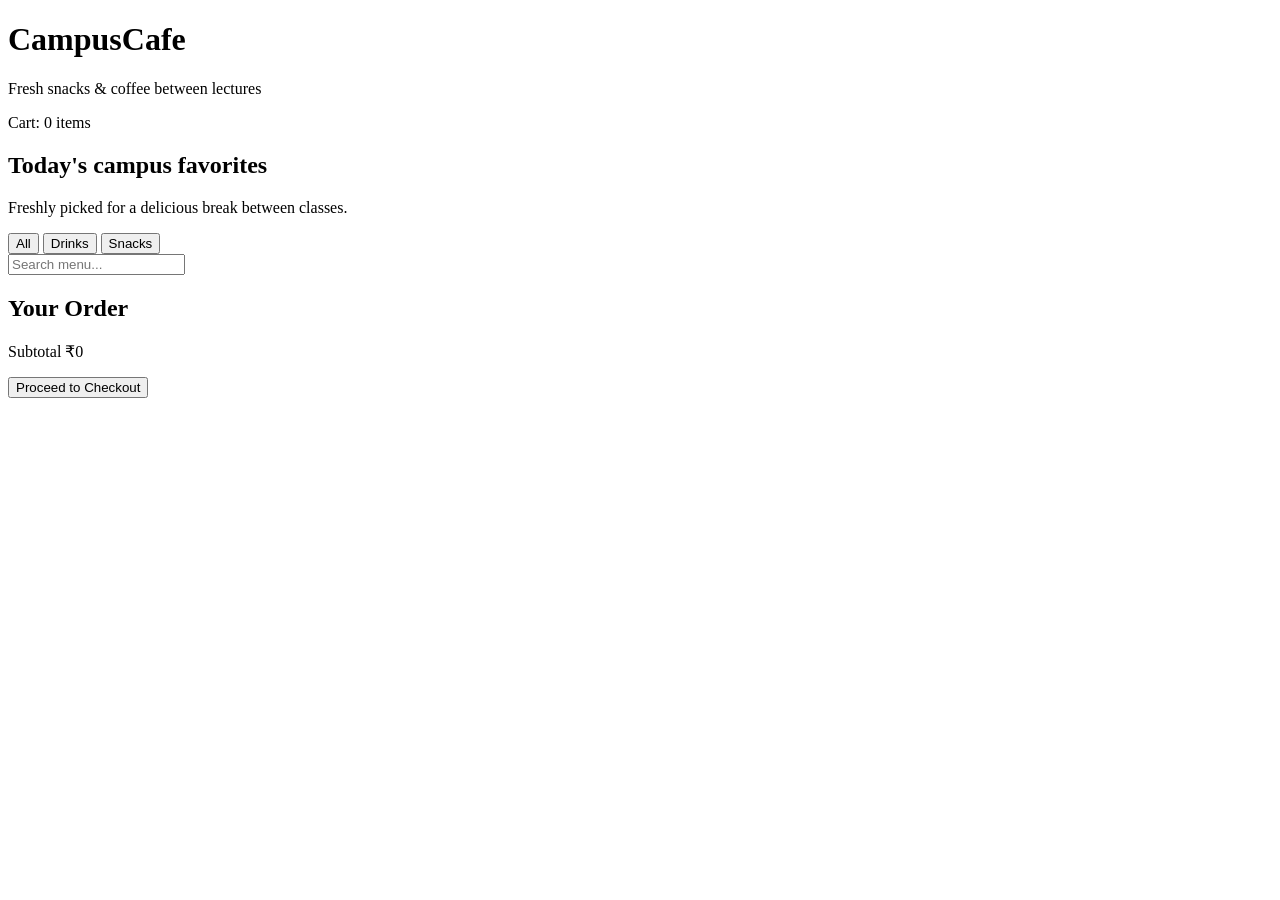
==== index.html @ 3a95b1a4 "Add files via upload" ====
<!DOCTYPE html>
<html lang="en">
<head>
  <meta charset="UTF-8" />
  <meta name="viewport" content="width=device-width, initial-scale=1.0" />
  <title>CampusCafe — Student Order Portal</title>
  <link rel="stylesheet" href="styles/main.css" />
  <link rel="stylesheet" href="styles/theme.css" />
</head>
<body>
  <header class="topbar">
    <div class="brand">
      <h1>CampusCafe</h1>
      <p>Fresh snacks &amp; coffee between lectures</p>
    </div>
    <div class="cart-pill" aria-live="polite" aria-atomic="true">
      Cart: <span id="cart-count">0</span> items
    </div>
  </header>

  <main class="container">
    <section>
      <h2 class="menu-title">Today's campus favorites</h2>
      <p class="menu-intro">Freshly picked for a delicious break between classes.</p>
      <div class="controls">
        <div class="filter-group" role="group" aria-label="Filter menu by category">
          <button type="button" class="filter-btn active" data-category="all" aria-pressed="true">All</button>
          <button type="button" class="filter-btn" data-category="drinks" aria-pressed="false">Drinks</button>
          <button type="button" class="filter-btn" data-category="snacks" aria-pressed="false">Snacks</button>
        </div>
        <input
          type="search"
          id="search-input"
          class="search-input"
          placeholder="Search menu..."
          aria-label="Search menu items"
        />
      </div>

      <div id="menu-grid" class="menu-grid"></div>
    </section>

    <aside class="cart-panel">
      <h2>Your Order</h2>
      <ul id="cart-list" class="cart-list"></ul>

      <div class="summary-row summary-total">
        <span>Subtotal</span>
        <span>₹<span id="cart-subtotal">0</span></span>
      </div>

      <p id="cart-msg" class="msg-error" role="alert"></p>

      <button type="button" id="checkout-btn" class="btn btn-primary checkout-btn">
        Proceed to Checkout
      </button>
    </aside>
  </main>

  <script src="scripts/menuData.js"></script>
  <script src="scripts/app.js"></script>
</body>
</html>
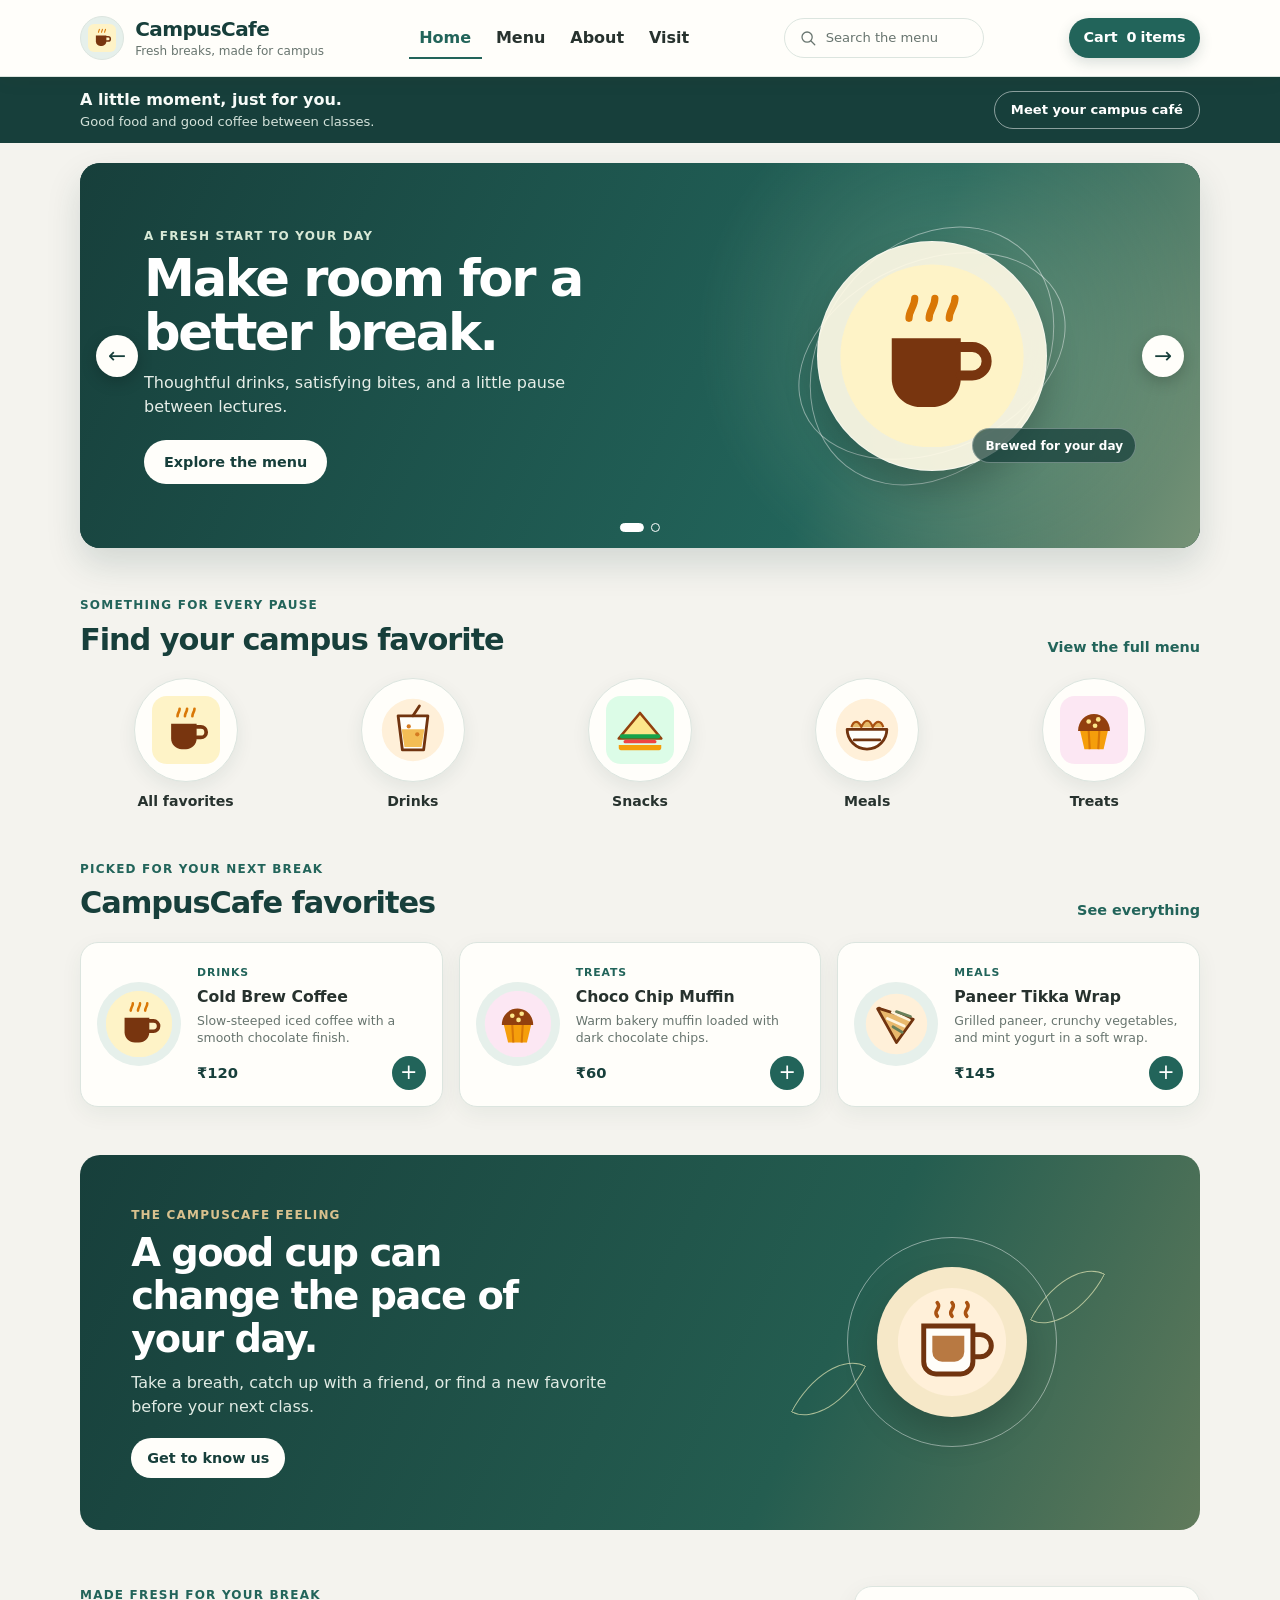
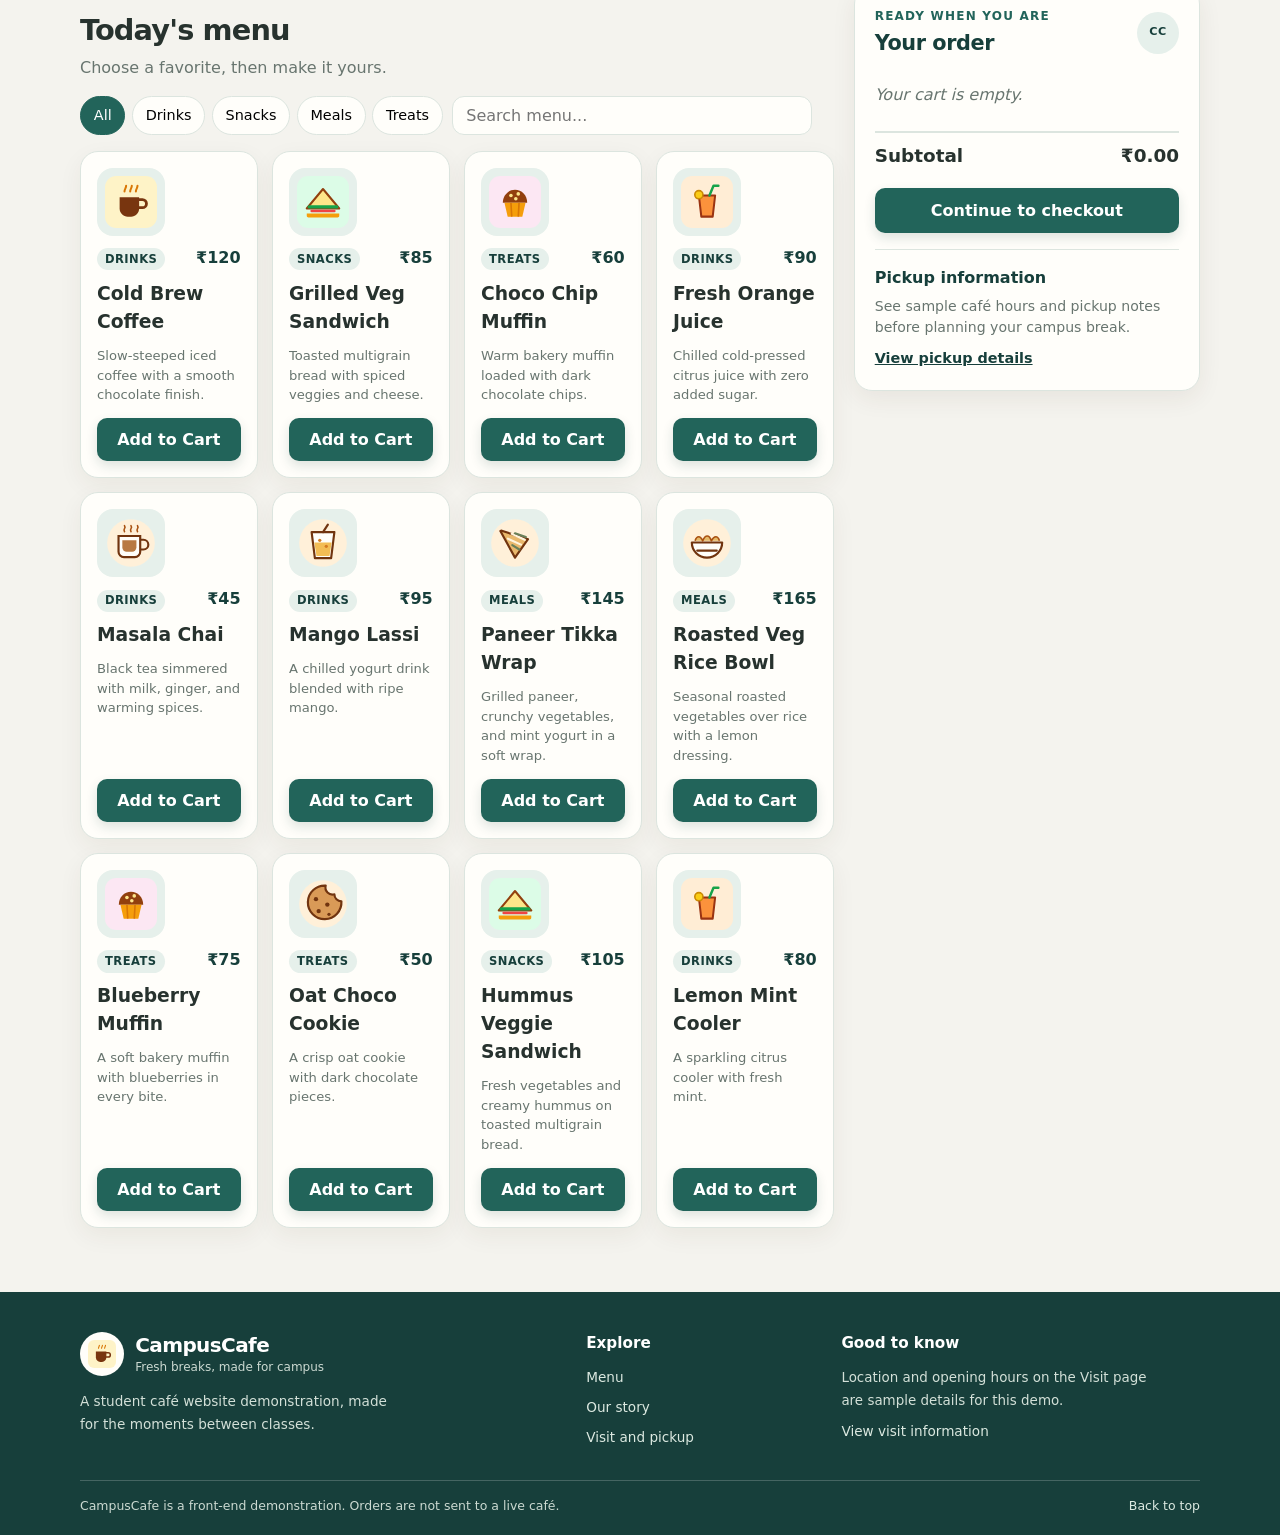
==== commit b3a497bb: "Update CampusCafe code, reports, and screenshots" ====
--- a/index.html
+++ b/index.html
@@ -3,59 +3,249 @@
 <head>
   <meta charset="UTF-8" />
   <meta name="viewport" content="width=device-width, initial-scale=1.0" />
-  <title>CampusCafe — Student Order Portal</title>
+  <meta name="description" content="Explore CampusCafe drinks, snacks, meals, and treats for your next campus break." />
+  <title>CampusCafe — Fresh breaks, made for campus</title>
   <link rel="stylesheet" href="styles/main.css" />
   <link rel="stylesheet" href="styles/theme.css" />
 </head>
-<body>
+<body id="top">
+  <a class="skip-link" href="#main-content">Skip to main content</a>
+
   <header class="topbar">
-    <div class="brand">
-      <h1>CampusCafe</h1>
-      <p>Fresh snacks &amp; coffee between lectures</p>
+    <a class="brand" href="#top" aria-label="CampusCafe home">
+      <span class="brand-mark" aria-hidden="true">
+        <img src="assets/icons/coffee.svg" alt="" />
+      </span>
+      <span class="brand-copy">
+        <span class="brand-name">CampusCafe</span>
+        <span class="brand-tagline">Fresh breaks, made for campus</span>
+      </span>
+    </a>
+
+    <nav class="site-nav" aria-label="Main navigation">
+      <a href="#top" aria-current="page">Home</a>
+      <a href="#menu-section">Menu</a>
+      <a href="pages/about.html">About</a>
+      <a href="pages/visit.html">Visit</a>
+    </nav>
+
+    <button class="header-search" id="focus-search-button" type="button" aria-label="Search the menu" aria-controls="search-input">
+      <svg viewBox="0 0 24 24" aria-hidden="true">
+        <circle cx="10.8" cy="10.8" r="6.8"></circle>
+        <path d="m16 16 5 5"></path>
+      </svg>
+      <span>Search the menu</span>
+    </button>
+
+    <a class="cart-pill" href="#cart-heading" aria-label="View your cart">
+      <span>Cart</span>
+      <span class="cart-count-wrap">
+        <span id="cart-count">0</span>
+        <span id="cart-count-label">items</span>
+      </span>
+    </a>
+  </header>
+
+  <div class="welcome-bar">
+    <div class="welcome-inner">
+      <div>
+        <p class="welcome-title">A little moment, just for you.</p>
+        <p class="welcome-subtitle">Good food and good coffee between classes.</p>
+      </div>
+      <a href="pages/about.html">Meet your campus café</a>
     </div>
-    <div class="cart-pill" aria-live="polite" aria-atomic="true">
-      Cart: <span id="cart-count">0</span> items
+  </div>
+
+  <main id="main-content">
+    <section class="hero-wrap" aria-label="CampusCafe highlights">
+      <div class="hero-carousel" id="hero-carousel">
+        <article class="hero-slide hero-slide-green" data-hero-slide aria-hidden="false">
+          <div class="hero-copy">
+            <p class="hero-kicker">A fresh start to your day</p>
+            <h1>Make room for a better break.</h1>
+            <p>Thoughtful drinks, satisfying bites, and a little pause between lectures.</p>
+            <a class="hero-cta" href="#menu-section">Explore the menu</a>
+          </div>
+          <div class="hero-art" aria-hidden="true">
+            <span class="hero-orbit hero-orbit-one"></span>
+            <span class="hero-orbit hero-orbit-two"></span>
+            <img src="assets/icons/coffee.svg" alt="" />
+            <span class="hero-art-label">Brewed for your day</span>
+          </div>
+        </article>
+
+        <article class="hero-slide hero-slide-amber" data-hero-slide aria-hidden="true" hidden>
+          <div class="hero-copy">
+            <p class="hero-kicker">A brighter kind of lunch</p>
+            <h2>Find your new between-class favorite.</h2>
+            <p>From warm chai to hearty bowls, there is something for every kind of break.</p>
+            <a class="hero-cta" href="#menu-section">Find your favorite</a>
+          </div>
+          <div class="hero-art" aria-hidden="true">
+            <span class="hero-orbit hero-orbit-one"></span>
+            <span class="hero-orbit hero-orbit-two"></span>
+            <img src="assets/icons/wrap.svg" alt="" />
+            <span class="hero-art-label">Made for campus moments</span>
+          </div>
+        </article>
+
+        <button class="hero-arrow hero-arrow-prev" type="button" data-hero-prev aria-label="Show previous highlight">
+          <span aria-hidden="true">&larr;</span>
+        </button>
+        <button class="hero-arrow hero-arrow-next" type="button" data-hero-next aria-label="Show next highlight">
+          <span aria-hidden="true">&rarr;</span>
+        </button>
+        <div class="hero-dots" role="group" aria-label="Choose a highlight">
+          <button type="button" class="hero-dot is-active" data-hero-dot="0" aria-label="Show highlight 1" aria-pressed="true"></button>
+          <button type="button" class="hero-dot" data-hero-dot="1" aria-label="Show highlight 2" aria-pressed="false"></button>
+        </div>
+      </div>
+    </section>
+
+    <section class="home-section curation-section" aria-labelledby="curation-heading">
+      <div class="section-heading">
+        <div>
+          <p class="section-kicker">Something for every pause</p>
+          <h2 id="curation-heading">Find your campus favorite</h2>
+        </div>
+        <a class="text-link" href="#menu-section">View the full menu</a>
+      </div>
+
+      <div class="curation-list">
+        <a class="curation-item" href="#menu-section" data-category-shortcut="all">
+          <span class="curation-image"><img src="assets/icons/coffee.svg" alt="" /></span>
+          <span>All favorites</span>
+        </a>
+        <a class="curation-item" href="#menu-section" data-category-shortcut="drinks">
+          <span class="curation-image"><img src="assets/icons/lassi.svg" alt="" /></span>
+          <span>Drinks</span>
+        </a>
+        <a class="curation-item" href="#menu-section" data-category-shortcut="snacks">
+          <span class="curation-image"><img src="assets/icons/sandwich.svg" alt="" /></span>
+          <span>Snacks</span>
+        </a>
+        <a class="curation-item" href="#menu-section" data-category-shortcut="meals">
+          <span class="curation-image"><img src="assets/icons/bowl.svg" alt="" /></span>
+          <span>Meals</span>
+        </a>
+        <a class="curation-item" href="#menu-section" data-category-shortcut="treats">
+          <span class="curation-image"><img src="assets/icons/muffin.svg" alt="" /></span>
+          <span>Treats</span>
+        </a>
+      </div>
+    </section>
+
+    <section class="home-section recommendations" aria-labelledby="recommendations-heading">
+      <div class="section-heading">
+        <div>
+          <p class="section-kicker">Picked for your next break</p>
+          <h2 id="recommendations-heading">CampusCafe favorites</h2>
+        </div>
+        <a class="text-link" href="#menu-section">See everything</a>
+      </div>
+      <div class="recommendation-grid" id="recommended-grid"></div>
+    </section>
+
+    <section class="home-section cafe-story" aria-labelledby="cafe-story-heading">
+      <div class="cafe-story-copy">
+        <p class="section-kicker">The CampusCafe feeling</p>
+        <h2 id="cafe-story-heading">A good cup can change the pace of your day.</h2>
+        <p>Take a breath, catch up with a friend, or find a new favorite before your next class.</p>
+        <a class="story-link" href="pages/about.html">Get to know us</a>
+      </div>
+      <div class="cafe-story-art" aria-hidden="true">
+        <span class="story-sun"></span>
+        <img src="assets/icons/chai.svg" alt="" />
+        <span class="story-leaf story-leaf-one"></span>
+        <span class="story-leaf story-leaf-two"></span>
+      </div>
+    </section>
+
+    <section class="container menu-layout" id="menu-section" aria-label="Menu and order">
+      <section class="menu-section" aria-labelledby="menu-heading">
+        <p class="section-kicker">Made fresh for your break</p>
+        <h2 id="menu-heading" class="menu-title">Today's menu</h2>
+        <p class="menu-intro">Choose a favorite, then make it yours.</p>
+        <div class="controls">
+          <div class="filter-group" role="group" aria-label="Filter menu by category">
+            <button type="button" class="filter-btn active" data-category="all" aria-pressed="true">All</button>
+            <button type="button" class="filter-btn" data-category="drinks" aria-pressed="false">Drinks</button>
+            <button type="button" class="filter-btn" data-category="snacks" aria-pressed="false">Snacks</button>
+            <button type="button" class="filter-btn" data-category="meals" aria-pressed="false">Meals</button>
+            <button type="button" class="filter-btn" data-category="treats" aria-pressed="false">Treats</button>
+          </div>
+          <input
+            type="search"
+            id="search-input"
+            class="search-input"
+            placeholder="Search menu..."
+            aria-label="Search menu items"
+          />
+        </div>
+        <div id="menu-grid" class="menu-grid"></div>
+      </section>
+
+      <aside class="cart-panel" aria-labelledby="cart-heading">
+        <div class="cart-panel-heading">
+          <div>
+            <p class="section-kicker">Ready when you are</p>
+            <h2 id="cart-heading">Your order</h2>
+          </div>
+          <span class="cart-bag" aria-hidden="true">CC</span>
+        </div>
+        <ul id="cart-list" class="cart-list"></ul>
+
+        <div class="summary-row summary-total">
+          <span>Subtotal</span>
+          <span>₹<span id="cart-subtotal">0</span></span>
+        </div>
+
+        <p id="cart-msg" class="msg-error" role="alert"></p>
+
+        <button type="button" id="checkout-btn" class="btn btn-primary checkout-btn">
+          Continue to checkout
+        </button>
+
+        <section class="pickup-note" aria-labelledby="pickup-note-heading">
+          <h3 id="pickup-note-heading">Pickup information</h3>
+          <p>See sample café hours and pickup notes before planning your campus break.</p>
+          <a href="pages/visit.html">View pickup details</a>
+        </section>
+      </aside>
+    </section>
+  </main>
+
+  <footer class="site-footer home-footer">
+    <div class="footer-inner">
+      <div class="footer-brand">
+        <a class="brand footer-brand-link" href="#top">
+          <span class="brand-mark" aria-hidden="true">
+            <img src="assets/icons/coffee.svg" alt="" />
+          </span>
+          <span class="brand-copy">
+            <span class="brand-name">CampusCafe</span>
+            <span class="brand-tagline">Fresh breaks, made for campus</span>
+          </span>
+        </a>
+        <p>A student café website demonstration, made for the moments between classes.</p>
+      </div>
+      <div class="footer-column">
+        <h2>Explore</h2>
+        <a href="#menu-section">Menu</a>
+        <a href="pages/about.html">Our story</a>
+        <a href="pages/visit.html">Visit and pickup</a>
+      </div>
+      <div class="footer-column">
+        <h2>Good to know</h2>
+        <p>Location and opening hours on the Visit page are sample details for this demo.</p>
+        <a href="pages/visit.html">View visit information</a>
+      </div>
     </div>
-  </header>
-
-  <main class="container">
-    <section>
-      <h2 class="menu-title">Today's campus favorites</h2>
-      <p class="menu-intro">Freshly picked for a delicious break between classes.</p>
-      <div class="controls">
-        <div class="filter-group" role="group" aria-label="Filter menu by category">
-          <button type="button" class="filter-btn active" data-category="all" aria-pressed="true">All</button>
-          <button type="button" class="filter-btn" data-category="drinks" aria-pressed="false">Drinks</button>
-          <button type="button" class="filter-btn" data-category="snacks" aria-pressed="false">Snacks</button>
-        </div>
-        <input
-          type="search"
-          id="search-input"
-          class="search-input"
-          placeholder="Search menu..."
-          aria-label="Search menu items"
-        />
-      </div>
-
-      <div id="menu-grid" class="menu-grid"></div>
-    </section>
-
-    <aside class="cart-panel">
-      <h2>Your Order</h2>
-      <ul id="cart-list" class="cart-list"></ul>
-
-      <div class="summary-row summary-total">
-        <span>Subtotal</span>
-        <span>₹<span id="cart-subtotal">0</span></span>
-      </div>
-
-      <p id="cart-msg" class="msg-error" role="alert"></p>
-
-      <button type="button" id="checkout-btn" class="btn btn-primary checkout-btn">
-        Proceed to Checkout
-      </button>
-    </aside>
-  </main>
+    <div class="footer-bottom">
+      <span>CampusCafe is a front-end demonstration. Orders are not sent to a live café.</span>
+      <a href="#top">Back to top</a>
+    </div>
+  </footer>
 
   <script src="scripts/menuData.js"></script>
   <script src="scripts/app.js"></script>
--- a/styles/main.css
+++ b/styles/main.css
@@ -0,0 +1,1556 @@
+* {
+  box-sizing: border-box;
+  margin: 0;
+  padding: 0;
+}
+
+body {
+  font-family: "Segoe UI", system-ui, -apple-system, sans-serif;
+  line-height: 1.5;
+  min-height: 100vh;
+}
+
+button,
+input {
+  font: inherit;
+}
+
+button:focus-visible,
+a:focus-visible,
+input:focus-visible {
+  outline: 3px solid rgba(34, 100, 90, 0.35);
+  outline-offset: 3px;
+}
+
+.skip-link {
+  position: absolute;
+  top: 0.5rem;
+  left: 0.5rem;
+  z-index: 20;
+  padding: 0.6rem 0.9rem;
+  border-radius: 8px;
+  background: var(--surface);
+  color: var(--primary-dark);
+  box-shadow: 0 4px 14px rgba(67, 45, 25, 0.15);
+  transform: translateY(-160%);
+}
+
+.skip-link:focus {
+  transform: translateY(0);
+}
+
+.topbar {
+  display: flex;
+  flex-wrap: wrap;
+  justify-content: space-between;
+  align-items: center;
+  gap: 1rem;
+  padding: 1rem max(1.25rem, calc((100% - 1120px) / 2));
+  border-bottom: 1px solid var(--border);
+  background: rgba(255, 254, 250, 0.97);
+  position: sticky;
+  top: 0;
+  z-index: 10;
+  box-shadow: 0 4px 18px rgba(67, 45, 25, 0.06);
+  backdrop-filter: blur(12px);
+}
+
+.brand h1 {
+  font-size: 1.5rem;
+  color: var(--primary-dark);
+  letter-spacing: -0.035em;
+}
+
+.brand {
+  display: flex;
+  align-items: center;
+  gap: 0.7rem;
+  color: inherit;
+  text-decoration: none;
+}
+
+.brand-mark {
+  display: grid;
+  width: 44px;
+  height: 44px;
+  flex: 0 0 44px;
+  place-items: center;
+  border: 1px solid var(--border);
+  border-radius: 50%;
+  background: var(--accent-soft);
+}
+
+.brand-mark img {
+  width: 28px;
+  height: 28px;
+}
+
+.brand-copy {
+  display: grid;
+  line-height: 1.2;
+}
+
+.brand-name {
+  color: var(--primary-dark);
+  font-size: 1.25rem;
+  font-weight: 750;
+  letter-spacing: -0.03em;
+}
+
+.brand-tagline {
+  margin-top: 0.2rem;
+  color: var(--muted);
+  font-size: 0.75rem;
+}
+
+.brand p {
+  font-size: 0.85rem;
+  color: var(--muted);
+}
+
+.site-nav {
+  display: flex;
+  align-items: center;
+  gap: 0.25rem;
+}
+
+.site-nav a {
+  padding: 0.55rem 0.65rem 0.45rem;
+  border-bottom: 2px solid transparent;
+  color: var(--text);
+  font-weight: 600;
+  text-decoration: none;
+}
+
+.site-nav a:hover,
+.site-nav a[aria-current="page"] {
+  border-bottom-color: var(--primary);
+  color: var(--primary);
+}
+
+.header-search {
+  display: inline-flex;
+  min-width: 200px;
+  align-items: center;
+  gap: 0.55rem;
+  padding: 0.55rem 0.85rem;
+  border: 1px solid var(--border);
+  border-radius: 999px;
+  background: var(--surface);
+  color: var(--muted);
+  cursor: pointer;
+  text-align: left;
+}
+
+.header-search svg {
+  width: 18px;
+  height: 18px;
+  flex: 0 0 18px;
+  fill: none;
+  stroke: currentColor;
+  stroke-linecap: round;
+  stroke-width: 1.7;
+}
+
+.header-search span {
+  overflow: hidden;
+  font-size: 0.82rem;
+  text-overflow: ellipsis;
+  white-space: nowrap;
+}
+
+.cart-pill {
+  display: inline-flex;
+  align-items: center;
+  gap: 0.55rem;
+  background: var(--primary);
+  color: #fff;
+  padding: 0.55rem 0.9rem;
+  border-radius: 999px;
+  font-weight: 600;
+  font-size: 0.9rem;
+  white-space: nowrap;
+  text-decoration: none;
+  box-shadow: 0 5px 14px rgba(23, 63, 59, 0.16);
+}
+
+.cart-count-wrap {
+  display: inline-flex;
+  align-items: center;
+  gap: 0.25rem;
+}
+
+.container {
+  max-width: 1120px;
+  width: calc(100% - 2.5rem);
+  margin: 1.5rem auto;
+  display: grid;
+  grid-template-columns: minmax(0, 1.85fr) minmax(280px, 0.85fr);
+  align-items: start;
+  gap: 1.25rem;
+}
+
+.menu-title {
+  margin-bottom: 0.25rem;
+  font-size: clamp(1.45rem, 3vw, 1.8rem);
+  letter-spacing: -0.03em;
+}
+
+.menu-intro {
+  margin-bottom: 1rem;
+  color: var(--muted);
+}
+
+.controls {
+  display: flex;
+  flex-wrap: wrap;
+  gap: 0.6rem;
+  align-items: center;
+  justify-content: flex-start;
+  margin-bottom: 1rem;
+}
+
+.filter-group {
+  display: flex;
+  flex-wrap: wrap;
+  gap: 0.4rem;
+}
+
+.filter-btn {
+  padding: 0.48rem 0.8rem;
+  border: 1px solid var(--border);
+  background: var(--surface);
+  border-radius: 999px;
+  cursor: pointer;
+  font-size: 0.9rem;
+  font-weight: 500;
+  transition: background-color 160ms ease, color 160ms ease, border-color 160ms ease;
+}
+
+.filter-btn.active {
+  background: var(--primary);
+  color: #fff;
+  border-color: var(--primary);
+}
+
+.search-input {
+  padding: 0.4rem 0.8rem;
+  border: 1px solid var(--border);
+  border-radius: 12px;
+  min-width: min(220px, 100%);
+  flex: 1;
+  max-width: 360px;
+  background: var(--surface);
+}
+
+.menu-grid {
+  display: grid;
+  grid-template-columns: repeat(auto-fit, minmax(min(100%, 160px), 1fr));
+  gap: 0.9rem;
+}
+
+.card {
+  background: var(--surface);
+  border: 1px solid var(--border);
+  border-radius: 18px;
+  padding: 1rem;
+  display: flex;
+  flex-direction: column;
+  gap: 0.6rem;
+  min-width: 0;
+  box-shadow: 0 8px 24px rgba(67, 45, 25, 0.06);
+  transition: transform 180ms ease, box-shadow 180ms ease, border-color 180ms ease;
+}
+
+.card:hover {
+  transform: translateY(-3px);
+  border-color: #adc9bc;
+  box-shadow: 0 14px 30px rgba(23, 63, 59, 0.11);
+}
+
+.card img {
+  width: 68px;
+  height: 68px;
+  padding: 0.5rem;
+  object-fit: contain;
+  border-radius: 16px;
+  background: var(--accent-soft);
+}
+
+.item-description {
+  font-size: 0.82rem;
+  color: var(--muted);
+  flex: 1;
+}
+
+.card-header {
+  display: flex;
+  justify-content: space-between;
+  align-items: baseline;
+}
+
+.category-tag {
+  font-size: 0.72rem;
+  text-transform: uppercase;
+  letter-spacing: 0.04em;
+  padding: 0.15rem 0.5rem;
+  border-radius: 999px;
+  background: var(--accent-soft);
+  color: var(--primary-dark);
+  font-weight: 600;
+}
+
+.price {
+  font-weight: 700;
+  color: var(--primary-dark);
+}
+
+.btn {
+  padding: 0.65rem 1rem;
+  border: none;
+  border-radius: 10px;
+  cursor: pointer;
+  font-weight: 600;
+  text-align: center;
+  text-decoration: none;
+  display: inline-block;
+  transition: background-color 160ms ease, transform 160ms ease, box-shadow 160ms ease;
+}
+
+.btn-primary {
+  background: var(--primary);
+  color: #fff;
+  box-shadow: 0 5px 12px rgba(23, 63, 59, 0.14);
+}
+
+.btn-primary:hover {
+  background: var(--primary-dark);
+  box-shadow: 0 7px 16px rgba(23, 63, 59, 0.2);
+}
+
+.btn:active {
+  transform: translateY(1px);
+}
+
+.card .btn {
+  width: 100%;
+  margin-top: 0.25rem;
+  padding: 0.58rem 0.85rem;
+}
+
+.btn-secondary {
+  background: var(--accent-soft);
+  color: var(--primary-dark);
+  border: 1px solid var(--border);
+}
+
+.btn-secondary:hover {
+  background: #dcebe3;
+}
+
+.checkout-btn,
+.confirm-order-btn {
+  width: 100%;
+  margin-top: 0.75rem;
+}
+
+.cart-panel,
+.checkout-box {
+  min-width: 0;
+  background: var(--surface);
+  border: 1px solid var(--border);
+  border-radius: 18px;
+  padding: 1.25rem;
+  height: fit-content;
+  box-shadow: 0 8px 24px rgba(67, 45, 25, 0.07);
+}
+
+.cart-panel {
+  position: sticky;
+  top: 6.5rem;
+}
+
+.pickup-note {
+  margin-top: 1rem;
+  padding-top: 1rem;
+  border-top: 1px solid var(--border);
+}
+
+.pickup-note h3 {
+  margin-bottom: 0.35rem;
+  color: var(--primary-dark);
+  font-size: 1rem;
+}
+
+.pickup-note p {
+  margin-bottom: 0.5rem;
+  color: var(--muted);
+  font-size: 0.88rem;
+}
+
+.pickup-note a {
+  color: var(--primary-dark);
+  font-size: 0.9rem;
+  font-weight: 600;
+}
+
+.cart-panel h2,
+.checkout-box h1,
+.checkout-box h2 {
+  font-size: 1.2rem;
+  letter-spacing: -0.02em;
+}
+
+.cart-list {
+  list-style: none;
+  margin: 1rem 0;
+  display: flex;
+  flex-direction: column;
+  gap: 0.65rem;
+}
+
+.cart-row {
+  display: grid;
+  grid-template-columns: minmax(0, 1fr) auto auto;
+  align-items: center;
+  gap: 0.65rem;
+  padding-bottom: 0.65rem;
+  border-bottom: 1px dashed var(--border);
+  font-size: 0.92rem;
+}
+
+.cart-row > span:first-child {
+  overflow-wrap: anywhere;
+}
+
+.cart-row > span:last-child {
+  font-weight: 600;
+  white-space: nowrap;
+}
+
+.qty-controls {
+  display: flex;
+  align-items: center;
+  gap: 0.35rem;
+}
+
+.qty-btn {
+  width: 30px;
+  height: 30px;
+  border: 1px solid var(--border);
+  background: var(--surface);
+  color: var(--primary-dark);
+  border-radius: 9px;
+  cursor: pointer;
+  font-weight: 700;
+  transition: background-color 160ms ease, border-color 160ms ease;
+}
+
+.qty-btn:hover {
+  background: var(--accent-soft);
+  border-color: #adc9bc;
+}
+
+.summary-row {
+  display: flex;
+  justify-content: space-between;
+  margin: 0.4rem 0;
+}
+
+.summary-total {
+  font-size: 1.15rem;
+  font-weight: 700;
+  border-top: 2px solid var(--border);
+  padding-top: 0.6rem;
+  margin-top: 0.6rem;
+}
+
+.checkout-wrapper {
+  max-width: 1120px;
+  width: calc(100% - 2.5rem);
+  margin: 2rem auto;
+  display: grid;
+  grid-template-columns: minmax(0, 1.1fr) minmax(320px, 0.9fr);
+  align-items: start;
+  gap: 1.25rem;
+}
+
+.form-group {
+  display: flex;
+  flex-direction: column;
+  gap: 0.35rem;
+  margin-bottom: 0.85rem;
+}
+
+.form-group input {
+  padding: 0.65rem 0.8rem;
+  border: 1px solid var(--border);
+  border-radius: 10px;
+  background: var(--surface);
+}
+
+.form-group input:focus,
+.promo-row input:focus,
+.search-input:focus {
+  border-color: var(--primary);
+  outline: 3px solid rgba(34, 100, 90, 0.14);
+}
+
+.form-group label {
+  font-weight: 600;
+}
+
+.promo-row {
+  display: flex;
+  gap: 0.5rem;
+  margin: 0.75rem 0 0.35rem;
+}
+
+.promo-row input {
+  flex: 1;
+  min-width: 0;
+  padding: 0.6rem 0.8rem;
+  border: 1px solid var(--border);
+  border-radius: 10px;
+  background: var(--surface);
+}
+
+.msg-error {
+  color: #b91c1c;
+  font-size: 0.88rem;
+  min-height: 1.2rem;
+}
+
+.msg-success {
+  color: #15803d;
+  font-size: 0.88rem;
+  min-height: 1.2rem;
+}
+
+.msg-error:empty,
+.msg-success:empty {
+  display: none;
+}
+
+.empty-state {
+  color: var(--muted);
+  font-style: italic;
+  padding: 0.5rem 0;
+}
+
+.info-page {
+  max-width: 1000px;
+  width: calc(100% - 2.5rem);
+  margin: 2rem auto;
+}
+
+.info-hero {
+  padding: clamp(1.5rem, 5vw, 3.5rem);
+  border: 1px solid var(--border);
+  border-radius: 24px;
+  background: linear-gradient(135deg, var(--surface), var(--accent-soft));
+  box-shadow: 0 12px 30px rgba(67, 45, 25, 0.07);
+}
+
+.info-eyebrow {
+  margin-bottom: 0.5rem;
+  color: var(--primary);
+  font-size: 0.8rem;
+  font-weight: 700;
+  letter-spacing: 0.1em;
+  text-transform: uppercase;
+}
+
+.info-hero h1,
+.info-hero h2 {
+  max-width: 18ch;
+  margin-bottom: 0.75rem;
+  color: var(--primary-dark);
+  font-size: clamp(2rem, 5vw, 3.5rem);
+  line-height: 1.08;
+}
+
+.info-hero p:not(.info-eyebrow) {
+  max-width: 65ch;
+  margin-bottom: 1.25rem;
+  color: var(--muted);
+}
+
+.info-grid {
+  display: grid;
+  grid-template-columns: repeat(auto-fit, minmax(min(100%, 220px), 1fr));
+  gap: 1rem;
+  margin-top: 1.25rem;
+}
+
+.info-card {
+  padding: 1.25rem;
+  border: 1px solid var(--border);
+  border-radius: 18px;
+  background: var(--surface);
+  box-shadow: 0 8px 24px rgba(67, 45, 25, 0.05);
+}
+
+.info-card h2,
+.info-card h3 {
+  margin-bottom: 0.5rem;
+  color: var(--primary-dark);
+  font-size: 1.1rem;
+}
+
+.info-card p {
+  color: var(--muted);
+}
+
+.hours-list {
+  list-style: none;
+}
+
+.hours-list li {
+  display: flex;
+  justify-content: space-between;
+  gap: 1rem;
+  padding: 0.55rem 0;
+  border-bottom: 1px solid var(--border);
+}
+
+.hours-list li:last-child {
+  border-bottom: 0;
+}
+
+.sample-note {
+  margin-top: 1rem;
+  color: var(--muted);
+  font-size: 0.85rem;
+}
+
+.site-footer {
+  width: 100%;
+  max-width: none;
+  margin: 3rem 0 0;
+  padding: 1.5rem max(1.25rem, calc((100% - 1120px) / 2));
+  color: #e8f0eb;
+  background: var(--primary-dark);
+  font-size: 0.85rem;
+  text-align: center;
+}
+
+.welcome-bar {
+  color: #f7fbf8;
+  background: var(--primary-dark);
+}
+
+.welcome-inner {
+  max-width: 1120px;
+  width: calc(100% - 2.5rem);
+  min-height: 66px;
+  margin: 0 auto;
+  display: flex;
+  align-items: center;
+  justify-content: space-between;
+  gap: 1.5rem;
+}
+
+.welcome-title {
+  font-size: 1rem;
+  font-weight: 650;
+}
+
+.welcome-subtitle {
+  color: #d3e2da;
+  font-size: 0.82rem;
+}
+
+.welcome-inner > a {
+  padding: 0.5rem 1rem;
+  border: 1px solid rgba(255, 255, 255, 0.5);
+  border-radius: 999px;
+  color: #fff;
+  font-size: 0.82rem;
+  font-weight: 600;
+  text-decoration: none;
+}
+
+.hero-wrap,
+.home-section {
+  max-width: 1120px;
+  width: calc(100% - 2.5rem);
+  margin-right: auto;
+  margin-left: auto;
+}
+
+.hero-wrap {
+  margin-top: 1.25rem;
+}
+
+.hero-carousel {
+  position: relative;
+  overflow: hidden;
+  border-radius: 20px;
+  background: var(--primary-dark);
+  box-shadow: 0 16px 34px rgba(23, 63, 59, 0.15);
+}
+
+.hero-slide {
+  min-height: 310px;
+  display: grid;
+  grid-template-columns: minmax(0, 1.15fr) minmax(240px, 0.85fr);
+  align-items: center;
+  gap: 2rem;
+  padding: clamp(2rem, 5vw, 4rem);
+  color: #fff;
+}
+
+.hero-slide[hidden] {
+  display: none;
+}
+
+.hero-slide-green {
+  background:
+    radial-gradient(circle at 78% 45%, rgba(196, 216, 173, 0.25), transparent 16rem),
+    linear-gradient(115deg, #173f3b, #22645a 68%, #769276);
+}
+
+.hero-slide-amber {
+  background:
+    radial-gradient(circle at 77% 42%, rgba(255, 226, 166, 0.38), transparent 15rem),
+    linear-gradient(115deg, #314e43, #607c5f 60%, #9f7043);
+}
+
+.hero-copy {
+  position: relative;
+  z-index: 2;
+  max-width: 570px;
+}
+
+.hero-kicker,
+.section-kicker {
+  margin-bottom: 0.45rem;
+  color: var(--primary);
+  font-size: 0.75rem;
+  font-weight: 750;
+  letter-spacing: 0.1em;
+  text-transform: uppercase;
+}
+
+.hero-kicker {
+  color: #d7e8d6;
+}
+
+.hero-copy h1,
+.hero-copy h2 {
+  max-width: 14ch;
+  margin-bottom: 0.7rem;
+  color: #fff;
+  font-size: clamp(2rem, 4vw, 3.2rem);
+  letter-spacing: -0.045em;
+  line-height: 1.05;
+}
+
+.hero-copy > p:not(.hero-kicker) {
+  max-width: 48ch;
+  margin-bottom: 1.35rem;
+  color: #e6eee8;
+  font-size: 1rem;
+}
+
+.hero-cta,
+.story-link {
+  display: inline-flex;
+  min-height: 44px;
+  align-items: center;
+  justify-content: center;
+  padding: 0.65rem 1.25rem;
+  border-radius: 999px;
+  background: #fffefa;
+  color: var(--primary-dark);
+  font-size: 0.9rem;
+  font-weight: 700;
+  text-decoration: none;
+  transition: transform 160ms ease, box-shadow 160ms ease;
+}
+
+.hero-cta:hover,
+.story-link:hover {
+  transform: translateY(-2px);
+  box-shadow: 0 8px 18px rgba(0, 0, 0, 0.15);
+}
+
+.hero-art {
+  position: relative;
+  min-height: 220px;
+  display: grid;
+  place-items: center;
+}
+
+.hero-art img {
+  position: relative;
+  z-index: 1;
+  width: clamp(150px, 20vw, 230px);
+  height: clamp(150px, 20vw, 230px);
+  padding: 1.4rem;
+  border: 1px solid rgba(255, 255, 255, 0.5);
+  border-radius: 50%;
+  background: rgba(255, 250, 231, 0.92);
+  box-shadow: 0 18px 34px rgba(0, 0, 0, 0.2);
+}
+
+.hero-orbit {
+  position: absolute;
+  display: block;
+  border: 1px solid rgba(255, 255, 255, 0.45);
+  border-radius: 50%;
+}
+
+.hero-orbit-one {
+  width: 280px;
+  height: 190px;
+  transform: rotate(-24deg);
+}
+
+.hero-orbit-two {
+  width: 220px;
+  height: 280px;
+  transform: rotate(38deg);
+}
+
+.hero-art-label {
+  position: absolute;
+  z-index: 2;
+  right: 0;
+  bottom: 0.5rem;
+  padding: 0.45rem 0.75rem;
+  border: 1px solid rgba(255, 255, 255, 0.32);
+  border-radius: 999px;
+  background: rgba(23, 63, 59, 0.72);
+  color: #fff;
+  font-size: 0.75rem;
+  font-weight: 600;
+}
+
+.hero-arrow {
+  position: absolute;
+  z-index: 3;
+  top: 50%;
+  width: 42px;
+  height: 42px;
+  display: grid;
+  place-items: center;
+  border: 0;
+  border-radius: 50%;
+  background: #fffefa;
+  color: var(--primary-dark);
+  cursor: pointer;
+  font-size: 1.35rem;
+  box-shadow: 0 5px 16px rgba(0, 0, 0, 0.2);
+  transform: translateY(-50%);
+}
+
+.hero-arrow-prev {
+  left: 1rem;
+}
+
+.hero-arrow-next {
+  right: 1rem;
+}
+
+.hero-dots {
+  position: absolute;
+  z-index: 3;
+  bottom: 1rem;
+  left: 50%;
+  display: flex;
+  gap: 0.45rem;
+  transform: translateX(-50%);
+}
+
+.hero-dot {
+  width: 9px;
+  height: 9px;
+  border: 1px solid #fff;
+  border-radius: 50%;
+  background: transparent;
+  cursor: pointer;
+}
+
+.hero-dot.is-active {
+  width: 24px;
+  border-radius: 999px;
+  background: #fff;
+}
+
+.home-section {
+  margin-top: 3rem;
+}
+
+.section-heading {
+  display: flex;
+  align-items: end;
+  justify-content: space-between;
+  gap: 1rem;
+  margin-bottom: 1.25rem;
+}
+
+.section-heading h2 {
+  color: var(--primary-dark);
+  font-size: clamp(1.45rem, 2.5vw, 1.9rem);
+  letter-spacing: -0.035em;
+  line-height: 1.2;
+}
+
+.text-link {
+  color: var(--primary);
+  font-size: 0.9rem;
+  font-weight: 700;
+  text-decoration: none;
+  white-space: nowrap;
+}
+
+.text-link:hover,
+.pickup-note a:hover,
+.footer-column a:hover,
+.footer-bottom a:hover {
+  text-decoration: underline;
+  text-underline-offset: 3px;
+}
+
+.curation-list {
+  display: grid;
+  grid-template-columns: repeat(5, minmax(0, 1fr));
+  gap: 1rem;
+}
+
+.curation-item {
+  display: grid;
+  justify-items: center;
+  gap: 0.55rem;
+  color: var(--text);
+  font-size: 0.88rem;
+  font-weight: 650;
+  text-align: center;
+  text-decoration: none;
+}
+
+.curation-image {
+  width: 104px;
+  height: 104px;
+  display: grid;
+  place-items: center;
+  border: 1px solid var(--border);
+  border-radius: 50%;
+  background: var(--surface);
+  box-shadow: 0 6px 18px rgba(23, 63, 59, 0.08);
+  transition: transform 180ms ease, box-shadow 180ms ease;
+}
+
+.curation-image img {
+  width: 68px;
+  height: 68px;
+  object-fit: contain;
+}
+
+.curation-item:hover .curation-image {
+  transform: translateY(-4px);
+  box-shadow: 0 12px 24px rgba(23, 63, 59, 0.15);
+}
+
+.recommendation-grid {
+  display: grid;
+  grid-template-columns: repeat(3, minmax(0, 1fr));
+  gap: 1rem;
+}
+
+.recommendation-card {
+  min-width: 0;
+  min-height: 160px;
+  display: grid;
+  grid-template-columns: 84px minmax(0, 1fr);
+  align-items: center;
+  gap: 1rem;
+  padding: 1rem;
+  border: 1px solid var(--border);
+  border-radius: 18px;
+  background: var(--surface);
+  box-shadow: 0 7px 22px rgba(23, 63, 59, 0.06);
+  transition: transform 180ms ease, box-shadow 180ms ease;
+}
+
+.recommendation-card:hover {
+  transform: translateY(-3px);
+  box-shadow: 0 13px 28px rgba(23, 63, 59, 0.12);
+}
+
+.recommendation-image {
+  width: 84px;
+  height: 84px;
+  padding: 0.55rem;
+  border-radius: 50%;
+  background: var(--accent-soft);
+  object-fit: contain;
+}
+
+.recommendation-content {
+  min-width: 0;
+}
+
+.recommendation-category {
+  color: var(--primary);
+  font-size: 0.68rem;
+  font-weight: 750;
+  letter-spacing: 0.08em;
+  text-transform: uppercase;
+}
+
+.recommendation-content h3 {
+  overflow: hidden;
+  margin: 0.15rem 0 0.2rem;
+  color: var(--text);
+  font-size: 0.98rem;
+  text-overflow: ellipsis;
+  white-space: nowrap;
+}
+
+.recommendation-content p {
+  display: -webkit-box;
+  overflow: hidden;
+  color: var(--muted);
+  font-size: 0.78rem;
+  line-height: 1.4;
+  -webkit-box-orient: vertical;
+  -webkit-line-clamp: 2;
+}
+
+.recommendation-footer {
+  display: flex;
+  align-items: center;
+  justify-content: space-between;
+  gap: 0.5rem;
+  margin-top: 0.55rem;
+}
+
+.recommendation-price {
+  color: var(--primary-dark);
+  font-size: 0.92rem;
+  font-weight: 750;
+}
+
+.quick-add-btn {
+  width: 34px;
+  height: 34px;
+  flex: 0 0 34px;
+  border: 0;
+  border-radius: 50%;
+  background: var(--primary);
+  color: #fff;
+  cursor: pointer;
+  font-size: 1.3rem;
+  line-height: 1;
+  transition: background-color 160ms ease, transform 160ms ease;
+}
+
+.quick-add-btn:hover {
+  background: var(--primary-dark);
+  transform: scale(1.06);
+}
+
+.cafe-story {
+  position: relative;
+  overflow: hidden;
+  min-height: 270px;
+  display: grid;
+  grid-template-columns: minmax(0, 1.2fr) minmax(220px, 0.8fr);
+  align-items: center;
+  gap: 2rem;
+  padding: clamp(1.75rem, 4vw, 3.25rem);
+  border-radius: 20px;
+  background: linear-gradient(115deg, #173f3b, #245d50 65%, #607a5b);
+  color: #fff;
+}
+
+.cafe-story .section-kicker {
+  color: #d9c18e;
+}
+
+.cafe-story-copy {
+  position: relative;
+  z-index: 1;
+}
+
+.cafe-story h2 {
+  max-width: 17ch;
+  margin-bottom: 0.7rem;
+  color: #fff;
+  font-size: clamp(1.7rem, 3vw, 2.5rem);
+  letter-spacing: -0.04em;
+  line-height: 1.12;
+}
+
+.cafe-story-copy > p:not(.section-kicker) {
+  max-width: 52ch;
+  margin-bottom: 1.2rem;
+  color: #e0ebe4;
+}
+
+.story-link {
+  min-height: 40px;
+  padding: 0.55rem 1rem;
+}
+
+.cafe-story-art {
+  position: relative;
+  min-height: 190px;
+  display: grid;
+  place-items: center;
+}
+
+.cafe-story-art img {
+  position: relative;
+  z-index: 1;
+  width: 150px;
+  height: 150px;
+  padding: 1rem;
+  border-radius: 50%;
+  background: #f6e8c8;
+  box-shadow: 0 18px 34px rgba(0, 0, 0, 0.18);
+}
+
+.story-sun {
+  position: absolute;
+  width: 210px;
+  height: 210px;
+  border: 1px solid rgba(255, 255, 255, 0.45);
+  border-radius: 50%;
+}
+
+.story-leaf {
+  position: absolute;
+  width: 45px;
+  height: 76px;
+  border: 1px solid rgba(229, 232, 183, 0.7);
+  border-radius: 100% 0 100% 0;
+  transform: rotate(28deg);
+}
+
+.story-leaf-one {
+  top: 12px;
+  right: 15%;
+}
+
+.story-leaf-two {
+  bottom: 10px;
+  left: 13%;
+  transform: rotate(208deg);
+}
+
+.menu-layout {
+  margin-top: 3.5rem;
+  margin-bottom: 4rem;
+  scroll-margin-top: 108px;
+}
+
+.menu-section {
+  min-width: 0;
+}
+
+.menu-section > .section-kicker {
+  margin-bottom: 0.35rem;
+}
+
+.cart-panel-heading {
+  display: flex;
+  align-items: center;
+  justify-content: space-between;
+  gap: 0.75rem;
+}
+
+.cart-panel-heading .section-kicker {
+  margin-bottom: 0.2rem;
+}
+
+.cart-panel-heading h2 {
+  color: var(--primary-dark);
+  font-size: 1.3rem;
+}
+
+.cart-bag {
+  width: 42px;
+  height: 42px;
+  display: grid;
+  place-items: center;
+  border-radius: 50%;
+  background: var(--accent-soft);
+  color: var(--primary-dark);
+  font-size: 0.7rem;
+  font-weight: 800;
+  letter-spacing: 0.05em;
+}
+
+.home-footer {
+  padding-top: 2.5rem;
+  padding-bottom: 1.2rem;
+  text-align: left;
+}
+
+.footer-inner {
+  max-width: 1120px;
+  margin: 0 auto;
+  display: grid;
+  grid-template-columns: minmax(0, 1.3fr) minmax(130px, 0.6fr) minmax(220px, 1fr);
+  gap: 2.5rem;
+  padding-bottom: 2rem;
+}
+
+.footer-brand-link .brand-name {
+  color: #fff;
+}
+
+.footer-brand-link .brand-tagline {
+  color: #cbd9d1;
+}
+
+.footer-brand-link .brand-mark {
+  border-color: rgba(255, 255, 255, 0.2);
+  background: #fffefa;
+}
+
+.footer-brand > p,
+.footer-column > p {
+  max-width: 38ch;
+  margin-top: 0.9rem;
+  color: #d3e0d8;
+  line-height: 1.65;
+}
+
+.footer-column {
+  display: flex;
+  flex-direction: column;
+  align-items: flex-start;
+  gap: 0.6rem;
+}
+
+.footer-column h2 {
+  margin-bottom: 0.2rem;
+  color: #fff;
+  font-size: 0.95rem;
+}
+
+.footer-column a,
+.footer-bottom a {
+  color: #dce9e1;
+  text-decoration: none;
+}
+
+.footer-column > p {
+  margin-top: 0;
+  font-size: 0.84rem;
+}
+
+.footer-bottom {
+  max-width: 1120px;
+  margin: 0 auto;
+  display: flex;
+  justify-content: space-between;
+  gap: 1rem;
+  padding-top: 1rem;
+  border-top: 1px solid rgba(255, 255, 255, 0.2);
+  color: #cbd9d1;
+  font-size: 0.78rem;
+}
+
+@media (max-width: 900px) {
+  .site-nav {
+    order: 3;
+    flex-basis: 100%;
+    justify-content: center;
+  }
+
+  .container {
+    grid-template-columns: 1fr;
+  }
+
+  .cart-panel {
+    position: static;
+  }
+
+  .checkout-wrapper {
+    grid-template-columns: minmax(0, 1fr);
+  }
+}
+
+@media (max-width: 560px) {
+  .topbar {
+    padding: 0.8rem 1rem;
+  }
+
+  .brand h1 {
+    font-size: 1.25rem;
+  }
+
+  .brand p {
+    max-width: 15rem;
+    font-size: 0.78rem;
+  }
+
+  .site-nav {
+    width: 100%;
+  }
+
+  .site-nav a {
+    flex: 1;
+    padding-inline: 0.45rem;
+    text-align: center;
+  }
+
+  .cart-pill {
+    padding: 0.45rem 0.7rem;
+    font-size: 0.8rem;
+  }
+
+  .container,
+  .checkout-wrapper {
+    width: calc(100% - 1.5rem);
+    margin: 1.25rem auto;
+  }
+
+  .controls {
+    align-items: stretch;
+  }
+
+  .filter-group {
+    width: 100%;
+  }
+
+  .filter-btn {
+    flex: 1 1 4.5rem;
+    padding-inline: 0.5rem;
+  }
+
+  .search-input {
+    max-width: none;
+  }
+
+  .menu-grid {
+    grid-template-columns: repeat(auto-fit, minmax(min(100%, 142px), 1fr));
+  }
+
+  .cart-panel,
+  .checkout-box {
+    padding: 1rem;
+  }
+
+  .info-page {
+    width: calc(100% - 1.5rem);
+    margin: 1.25rem auto;
+  }
+
+  .info-grid {
+    grid-template-columns: 1fr;
+  }
+}
+
+@media (prefers-reduced-motion: reduce) {
+  *,
+  *::before,
+  *::after {
+    scroll-behavior: auto !important;
+    transition-duration: 0.01ms !important;
+    animation-duration: 0.01ms !important;
+    animation-iteration-count: 1 !important;
+  }
+}
+
+@media (max-width: 900px) {
+  .header-search {
+    width: 44px;
+    min-width: 44px;
+    height: 44px;
+    justify-content: center;
+    padding: 0.6rem;
+  }
+
+  .header-search span {
+    display: none;
+  }
+
+  .recommendation-grid {
+    grid-template-columns: repeat(2, minmax(0, 1fr));
+  }
+
+  .cafe-story {
+    grid-template-columns: minmax(0, 1fr) minmax(180px, 0.7fr);
+  }
+
+  .footer-inner {
+    grid-template-columns: minmax(0, 1.2fr) minmax(130px, 0.7fr);
+    gap: 1.5rem;
+  }
+}
+
+@media (max-width: 560px) {
+  .topbar {
+    gap: 0.6rem;
+  }
+
+  .brand {
+    gap: 0.45rem;
+  }
+
+  .brand-mark {
+    width: 38px;
+    height: 38px;
+    flex-basis: 38px;
+  }
+
+  .brand-mark img {
+    width: 24px;
+    height: 24px;
+  }
+
+  .brand-name {
+    font-size: 1.1rem;
+  }
+
+  .brand-tagline {
+    display: none;
+  }
+
+  .cart-pill > span:first-child {
+    display: none;
+  }
+
+  .welcome-inner {
+    width: calc(100% - 1.5rem);
+    align-items: flex-start;
+    flex-direction: column;
+    gap: 0.65rem;
+    padding: 0.8rem 0;
+  }
+
+  .welcome-inner > a {
+    padding: 0.4rem 0.8rem;
+  }
+
+  .hero-wrap,
+  .home-section {
+    width: calc(100% - 1.5rem);
+  }
+
+  .hero-wrap {
+    margin-top: 0.85rem;
+  }
+
+  .hero-slide {
+    min-height: 290px;
+    grid-template-columns: 1fr;
+    padding: 1.6rem 1.25rem 3.8rem;
+  }
+
+  .hero-copy h1,
+  .hero-copy h2 {
+    max-width: 13ch;
+    font-size: clamp(1.9rem, 8vw, 2.4rem);
+  }
+
+  .hero-art {
+    display: none;
+  }
+
+  .hero-arrow {
+    top: auto;
+    bottom: 0.6rem;
+    width: 34px;
+    height: 34px;
+    transform: none;
+  }
+
+  .hero-arrow-prev {
+    left: 0.75rem;
+  }
+
+  .hero-arrow-next {
+    right: 0.75rem;
+  }
+
+  .hero-dots {
+    bottom: 0.95rem;
+  }
+
+  .home-section {
+    margin-top: 2.4rem;
+  }
+
+  .section-heading {
+    align-items: flex-start;
+  }
+
+  .text-link {
+    padding-top: 0.35rem;
+    font-size: 0.78rem;
+  }
+
+  .curation-list {
+    display: flex;
+    gap: 1rem;
+    overflow-x: auto;
+    padding: 0.25rem 0.25rem 0.75rem;
+    scroll-snap-type: x mandatory;
+  }
+
+  .curation-item {
+    flex: 0 0 76px;
+    scroll-snap-align: start;
+    font-size: 0.78rem;
+  }
+
+  .curation-image {
+    width: 72px;
+    height: 72px;
+  }
+
+  .curation-image img {
+    width: 48px;
+    height: 48px;
+  }
+
+  .recommendation-grid {
+    grid-template-columns: 1fr;
+  }
+
+  .recommendation-card {
+    min-height: 142px;
+    grid-template-columns: 72px minmax(0, 1fr);
+    gap: 0.8rem;
+    padding: 0.85rem;
+  }
+
+  .recommendation-image {
+    width: 72px;
+    height: 72px;
+  }
+
+  .cafe-story {
+    min-height: 0;
+    grid-template-columns: 1fr;
+    padding: 1.5rem;
+  }
+
+  .cafe-story-art {
+    display: none;
+  }
+
+  .menu-layout {
+    width: calc(100% - 1.5rem);
+    margin: 2.5rem auto;
+  }
+
+  .footer-inner {
+    width: calc(100% - 1.5rem);
+    grid-template-columns: 1fr;
+    gap: 1.5rem;
+  }
+
+  .footer-bottom {
+    width: calc(100% - 1.5rem);
+    flex-direction: column;
+  }
+}
--- a/styles/theme.css
+++ b/styles/theme.css
@@ -0,0 +1,16 @@
+:root {
+  --primary: #22645a;
+  --primary-dark: #173f3b;
+  --accent-soft: #e6f0eb;
+  --surface: #fffefa;
+  --border: #dce5df;
+  --muted: #68756f;
+  --text: #27322e;
+  --page: #f4f3ee;
+}
+
+body {
+  color: var(--text);
+  background-color: var(--page);
+  background-image: none;
+}
